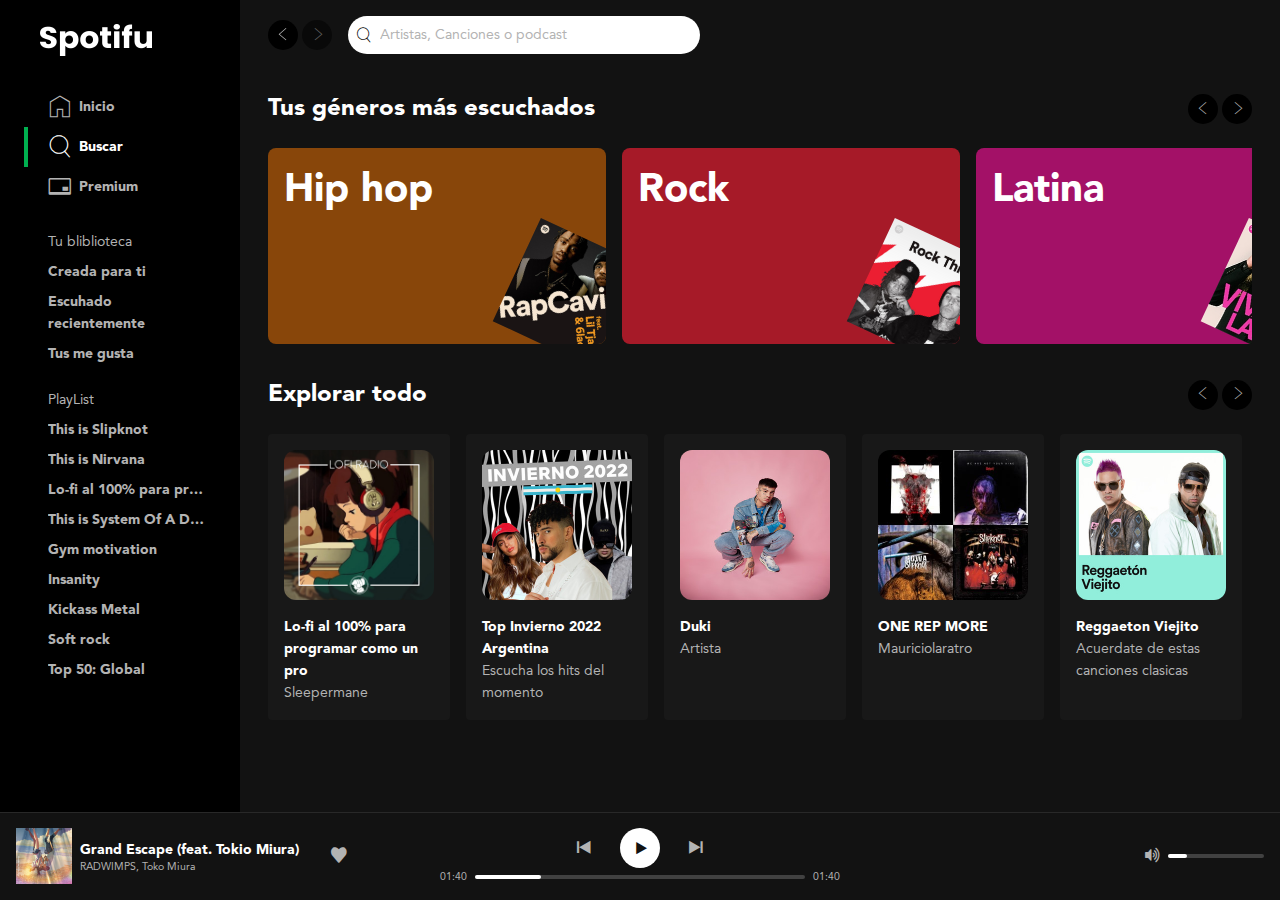
==== search.html @ 6ccd6cf4 "Comenzamos con el layout del html de search y le dimos estilos" ====
<!DOCTYPE html>
<html lang="es">
<head>
    <meta charset="UTF-8">
    <meta http-equiv="X-UA-Compatible" content="IE=edge">
    <meta name="viewport" content="width=device-width, initial-scale=1.0">
    <link rel="stylesheet" href="./css/inidex.css">
    <title>Spotifu - Buscar</title>
    <meta property="og:title" content="Spotifu" />
    <meta property="og:type" content="website" />
    <meta property="og:description" 
  content="Disfruta de toda la musica que desees." />
    <meta property="og:url" content="https://mauriciolaratro.github.io/my-spotifu/" />
    <meta property="og:image" content="/images/ophen-graph-image.png" />
    <link rel="apple-touch-icon" sizes="57x57" href="./favicon/apple-icon-57x57.png">
    <link rel="apple-touch-icon" sizes="60x60" href="./favicon/apple-icon-60x60.png">
    <link rel="apple-touch-icon" sizes="72x72" href="./favicon/apple-icon-72x72.png">
    <link rel="apple-touch-icon" sizes="76x76" href="./favicon/apple-icon-76x76.png">
    <link rel="apple-touch-icon" sizes="114x114" href="./favicon/apple-icon-114x114.png">
    <link rel="apple-touch-icon" sizes="120x120" href="./favicon/apple-icon-120x120.png">
    <link rel="apple-touch-icon" sizes="144x144" href="./favicon/apple-icon-144x144.png">
    <link rel="apple-touch-icon" sizes="152x152" href="./favicon/apple-icon-152x152.png">
    <link rel="apple-touch-icon" sizes="180x180" href="./favicon/apple-icon-180x180.png">
    <link rel="icon" type="image/png" sizes="192x192"  href="./favicon/android-icon-192x192.png">
    <link rel="icon" type="image/png" sizes="32x32" href="./favicon/favicon-32x32.png">
    <link rel="icon" type="image/png" sizes="96x96" href="./favicon/favicon-96x96.png">
    <link rel="icon" type="image/png" sizes="16x16" href="./favicon/favicon-16x16.png">
    <link rel="manifest" href="./favicon/manifest.json">
    <meta name="msapplication-TileColor" content="#ffffff">
    <meta name="msapplication-TileImage" content="/ms-icon-144x144.png">
    <meta name="theme-color" content="#ffffff">

</head>
<body class="body">
    <div class="layout">
        <div class="layout-block">
            <div class="layout-sidebar">
                <div class="sidebar"> 
                    <header class="logo">
                        <a href="/" aria-current="page">
                            <img src="./images/spotifu-logo.png" class="logo-image" width="112" height="32" alt="Logo de Spotifu">
                        </a>
                    </header>
                    <nav class="menu" aria-label="Principal">
                        <ul class="menu-list">
                            <li class="menuItem">
                                <a href="/" class="link" aria-current="page">
                                    <i class="icon-home" aria-hidden="true"></i>
                                    <span>Inicio</span>
                                </a>
                            </li>
                            <li class="menuItem is-active">
                                <a href="/search.html" class="link">
                                    <i class="icon-search" aria-hidden="true"></i>
                                    <span>Buscar</span>
                                </a>
                            </li>
                            <li class="menuItem">
                                <a href="/" class="link">
                                    <i class="icon-creditCard" aria-hidden="true"></i>
                                    <span>Premium</span>
                                </a>
                            </li>
                        </ul>
                    </nav>
                    <nav class="list" aria-labelledby="library-navigation">
                        <h2 class="list-title" id="library-navigation">Tu bliblioteca</h2>
                        <ul class="list-content">
                            <li class="list-item">
                                <a href="./parati.html" class="link">Creada para ti</a>
                            </li>
                            <li class="list-item">
                                <a href="#" class="link">Escuhado recientemente</a>
                            </li>
                            <li class="list-item">
                                <a href="#" class="link">Tus me gusta</a>
                            </li>
                        </ul>
                    </nav>
                
                    <nav class="list" aria-labelledby="playlist-navigation">
                        <h2 class="list-title" id="playlist-navigation">PlayList</h2>
                        <ul class="list-content">
                            <li class="list-item">
                                <span class="ellipsis">                        
                                    <a href="./slipknot.html" class="link">This is Slipknot</a>
                                </span>
                            </li>
                            <li class="list-item">
                                <span class="ellipsis">                        
                                    <a href="#" class="link">This is Nirvana</a>
                                </span>
                            </li>
                            <li class="list-item">
                                <span class="ellipsis" title="Lo-fi al 100% para programar como un pro">
                                    <a href="#" class="link">Lo-fi al 100% para programar como un pro</a>
                                </span>
                            </li>
                            <li class="list-item">
                                <span class="ellipsis" title="Para cantar en la ducha">
                                    <a href="#" class="link">This is System Of A Down</a>
                                </span>
                            </li>
                            <li class="list-item">
                                <span class="ellipsis">
                                    <a href="#" class="link">Gym motivation</a>
                                </span>
                            </li>
                            <li class="list-item">
                                <span class="ellipsis">
                                    <a href="#" class="link">Insanity</a>
                                </span>
                            </li>
                            <li class="list-item">
                                <span class="ellipsis">
                                    <a href="#" class="link">Kickass Metal</a>
                                </span>
                            </li>
                            <li class="list-item">
                                <span class="ellipsis">
                                    <a href="#" class="link">Soft rock</a>
                                </span>
                            </li>
                            <li class="list-item">
                                <span class="ellipsis">
                                    <a href="#" class="link">Top 50: Global</a>
                                </span>
                            </li>
                        </ul>
                    </nav>
                </div>
            </div>
            <div class="layout-main">
                <div class="page">
                    <div class="sticky">
                        <div class="page-block">
                            <header class="header" aria-label="Barra superior y menú del usuario">
                                <div class="navigation">
                                    <button class="navigation-prev" aria-label="Volver" title="Volver">
                                        <i class="icon-arrowLeft" aria-hidden="true"></i>
                                    </button>
                                    <button disabled class="navigation-next" aria-label="Avanzar" title="Avanzar">
                                        <i class="icon-arrowRight" aria-hidden="true"></i>
                                    </button>
                                </div>
                                <form class="search" action="" role="search" aria-label="Buscar por Artistas, Canciones o podcast">
                                    <i class="icon-search" aria-hidden="true"></i>
                                    <input type="search" placeholder="Artistas, Canciones o podcast">
                                </form>
                            </header>
                        </div>
                    </div> 
                    <main class="page-block">
                        <section class="playlistList" aria-labelledby="region1">
                            <div class="playlistList-top">
                                <h2 class="playlistList-title" id="region1">
                                    Tus géneros más escuchados
                                </h2>
                                <div class="navigation">
                                    <button class="navigation-prev" aria-label="Volver" title="Volver">
                                        <i class="icon-arrowLeft" aria-hidden="true"></i>
                                    </button>
                                    <button  class="navigation-next" aria-label="Avanzar" title="Avanzar">
                                        <i class="icon-arrowRight" aria-hidden="true"></i>
                                    </button>
                                </div>
                            
                            </div>
                            <div class="playlistList-container">
                                    <div class="search-playlistGenero">
                                        <div class="search-playlistGenero-details">
                                            <h3 class="search-playlistGenero-title">Hip hop</h3>
                                        </div>
                                        <div class="search-playlistGenero-cover">
                                            <img src="./images/search-hiphop.jpg" width="128" height="128" alt="Cover de la playlist Hip hop">
                                        </div>
                                    </div>    
                                
                                <div class="search-playlistGenero">
                                    <div class="search-playlistGenero-details">
                                        <h3 class="search-playlistGenero-title">Rock</h3>
                                    </div>
                                    <div class="search-playlistGenero-cover">
                                        <img src="./images/search-rock.jpg" width="128" height="128" alt="Cover de la playlist Hip hop">
                                    </div>
                                </div>
                    
                                <div class="search-playlistGenero">
                                    <div class="search-playlistGenero-details">
                                        <h3 class="search-playlistGenero-title">Latina</h3>
                                    </div>
                                    <div class="search-playlistGenero-cover">
                                        <img src="./images/search-latina.jpg" width="128" height="128" alt="Cover de la playlist Hip hop">
                                    </div>
                                </div>
                            
                                <div class="search-playlistGenero">
                                    <div class="search-playlistGenero-details">
                                        <h3 class="search-playlistGenero-title">Pop</h3>
                                    </div>
                                    <div class="search-playlistGenero-cover">
                                        <img src="./images/search-pop.jpg" width="128" height="128" alt="Cover de la playlist Hip hop">
                                    </div>
                                </div>    
                    
                                
                            </div>
                        </section>
                        <section class="playlistList" aria-labelledby="region2">
                            <div class="playlistList-top">
                                <h2 class="playlistList-title" id="region2">
                                    Explorar todo
                                </h2>
                                <div class="navigation">
                                    <button class="navigation-prev" aria-label="Volver" title="Volver">
                                        <i class="icon-arrowLeft" aria-hidden="true"></i>
                                    </button>
                                    <button  class="navigation-next" aria-label="Avanzar" title="Avanzar">
                                        <i class="icon-arrowRight" aria-hidden="true"></i>
                                    </button>
                                </div>
                            
                            </div>
                            <div class="playlistList-container">
                                <div class="playlistA">
                                    <div class="playlistA-cover">
                                        <img src="./images/lofi-girl.jpeg" width="150" height="150" alt="Cover de la playlist lo-fi al 100% para programar como un pro">
                                        <button class="buttonIcon is-primary" aria-label="Reproducir" title="Reproducir">
                                            <i class="icon-play" aria-hidden="true"></i>
                                        </button>
                                    </div>
                                    <h3 class="playlistA-title">Lo-fi al 100% para programar como un pro</h3>
                                    <h4 class="playlistA-description">Sleepermane</h4>
                                </div>
                    
                                <div class="playlistA">
                                    <div class="playlistA-cover">
                                        <img src="./images/top-invierno.jpg" width="150" height="150" alt="Cover de la playlist Top Invierno 2022 Argentina">
                                        <button class="buttonIcon is-primary" aria-label="Reproducir" title="Reproducir">
                                            <i class="icon-play" aria-hidden="true"></i>
                                        </button>
                                    </div>
                                    <h3 class="playlistA-title">Top Invierno 2022 Argentina</h3>
                                    <h4 class="playlistA-description">Escucha los hits del momento</h4>
                                </div>
                    
                                <div class="playlistA">
                                    <div class="playlistA-cover">
                                        <img src="./images/duki.jpg" width="150" height="150" alt="Cover del Artista Duki">
                                        <button class="buttonIcon is-primary" aria-label="Reproducir" title="Reproducir">
                                            <i class="icon-play" aria-hidden="true"></i>
                                        </button>
                                    </div>
                                    <h3 class="playlistA-title">Duki</h3>
                                    <h4 class="playlistA-description">Artista</h4>
                                </div>
                            
                                <div class="playlistA">
                                    <div class="playlistA-cover">
                                        <img src="./images/one-rep-more.jpg" width="150" height="150" alt="Cover de la playlist ONE REP MORE">
                                        <button class="buttonIcon is-primary" aria-label="Reproducir" title="Reproducir">
                                            <i class="icon-play" aria-hidden="true"></i>
                                        </button>
                                    </div>
                                    <h3 class="playlistA-title">ONE REP MORE</h3>
                                    <h4 class="playlistA-description">Mauriciolaratro</h4>
                                </div>
                    
                                <div class="playlistA">
                                    <div class="playlistA-cover">
                                        <img src="./images/reggaeton-viejito.jpg" width="150" height="150" alt="Cover de la playlist Reggaeton Viejito">
                                        <button class="buttonIcon is-primary" aria-label="Reproducir" title="Reproducir">
                                            <i class="icon-play" aria-hidden="true"></i>
                                        </button>
                                    </div>
                                    <h3 class="playlistA-title">Reggaeton Viejito</h3>
                                    <h4 class="playlistA-description">Acuerdate de estas canciones clasicas</h4>
                                </div>
                    
                                <div class="playlistA">
                                    <div class="playlistA-cover">
                                        <img src="./images/gold-school.jpg" width="150" height="150" alt="Cover de la playlist Gold School">
                                        <button class="buttonIcon is-primary" aria-label="Reproducir" title="Reproducir">
                                            <i class="icon-play" aria-hidden="true"></i>
                                        </button>
                                    </div>
                                    <h3 class="playlistA-title">Gold School</h3>
                                    <h4 class="playlistA-description">Taking it way back!</h4>
                                </div>
                            
                                <div class="playlistA">
                                    <div class="playlistA-cover">
                                        <img src="./images/lista-pop.jpg" width="150" height="150" alt="Cover de la playlist La Lista Pop">
                                        <button class="buttonIcon is-primary" aria-label="Reproducir" title="Reproducir">
                                            <i class="icon-play" aria-hidden="true"></i>
                                        </button>
                                    </div>
                                    <h3 class="playlistA-title">La Lista Pop</h3>
                                    <h4 class="playlistA-description">Los éxitos del Pop latino</h4>
                                </div>
                    
                                <div class="playlistA">
                                    <div class="playlistA-cover">
                                        <img src="./images/hits-urbanos.jpg" width="150" height="150" alt="Cover de la playlist Hits urbanos">
                                        <button class="buttonIcon is-primary" aria-label="Reproducir" title="Reproducir">
                                            <i class="icon-play" aria-hidden="true"></i>
                                        </button>
                                    </div>
                                    <h3 class="playlistA-title">Hits urbanos</h3>
                                    <h4 class="playlistA-description">Éxitos utbanos de Latinoamerica</h4>
                                </div>
                    
                                <div class="playlistA">
                                    <div class="playlistA-cover">
                                        <img src="./images/dope.jpg" width="150" height="150" alt="Cover de la playlist DOPE">
                                        <button class="buttonIcon is-primary" aria-label="Reproducir" title="Reproducir">
                                            <i class="icon-play" aria-hidden="true"></i>
                                        </button>
                                    </div>
                                    <h3 class="playlistA-title">DOPE</h3>
                                    <h4 class="playlistA-description">Hip-hop hits</h4>
                                </div>
                            
                            </div>
                        </section>
            
                    </main>
                </div>
            </div>
        </div>

        <div class="layout-block">
            <footer class="layout-bottom">
                <div class="player">
                    <div class="player-nowPlaying">
                        <div class="nowPlaying">
                            <div class="nowPlaying-cover">
                                <img src="./images/grand-escape.png" alt="Portada de Grand Escape (feat. Tokio Miura) de RADWIMPS, Toko Miura" title="Portada de Grand Escape (feat. Tokio Miura) de RADWIMPS, Toko Miura">
                            </div>
                            <div class="nowPlaying-details">
                                <div class="nowPlaying-description">
                                    <a href="#song" class="nowPlaying-title">
                                        Grand Escape (feat. Tokio Miura)
                                    </a>
                                    <a href="#RADWIMPS" class="nowPlaying-artist">
                                        RADWIMPS, Toko Miura
                                    </a>
                                </div>
                                <div class="nowPlaying-actions">
                                    <button class="player-control" role="switch" aria-checked="false" aria-label="Guardar en tu biblioteca" title="Guardar en tu biblioteca">
                                        <i class="icon-heart" aria-hidden="true" ></i>
                                    </button>        
                                </div>
                            </div>
                        </div>
                    </div>
                    <div class="player-playerControls">
                        <div class="playerControls">
                            <div class="playerControls-buttons" aria-label="Controles de reproducción">
                                <button class="buttonIcon" aria-label="Anterior" title="Anterior">
                                    <i class="icon-prev" aria-hidden="true"></i>
                                </button>
                                <button class="buttonIcon is-white" aria-label="Reproducir" title="Reproducir">
                                    <i class="icon-play" aria-hidden="true"></i>
                                </button>
                                <button class="buttonIcon" aria-label="Siguiente" title="Siguiente">
                                    <i class="icon-next" aria-hidden="true"></i>
                                </button>
                            </div>
                            <div class="playerPlayback">
                                <span class="playerPlayback-progressTime">01:40</span>
                                <div class="playerPlayback-slider">
                                    <div class="slider">
                                        <div class="slider-progress">
                                            <button class="slider-button" aria-label="Controlar el progreso de la reproduccion"></button>
                                        </div>
                                    </div>
                                </div>
                                <span class="playerPlayback-progressTime">01:40</span>
                            </div>
                        </div>
                    </div>
                    <div class="player-playerVolume">
                        <div class="playerVolume">
                            <button class="player-control" aria-label="Silenciar" aria-describedby="volume-icon">
                                <i class="icon-volumeUp" id="volume-icon" role="presentation" aria-label="Volmuen alto" aria-hidden="true"></i>
                            </button>
                            <div class="playerVolume-slider">
                                <div class="slider">
                                    <div class="slider-progress">
                                        <button class="slider-button" aria-label="Controlar el progreso del volumen"></button>
                                    </div>
                                </div>
                            </div>
                        </div>
                    </div>
                </div>
            </footer>
        </div>

    </div>
</body>
</html>
---- css/inidex.css ----
@import './icons.css';
@import './font.css';
@import './body.css';
@import './link.css';
@import './button-icon.css';
@import './sidebar.css';
@import './ellipsis.css';
@import './player.css';
@import './page.css';
@import './layout.css';
@import './scrollbar.css';


:root {
    font-size: 10px;
    --primaryColor: #00B050;
    --myWhite: #ffffff;
    --gray10: #B3B3B3;
    --gray20: #737373;
    --gray30: #282828;
    --gray40: #181818;
    --gray50: #121212;
    --myBlack: #000000;
    --basefontFamily: Avenir, Helvetica, sans-serif;
    --headline1: bold 2rem/normal var(--basefontFamily);
    --headline2: bold 1.5rem/1.75rem var(--basefontFamily);
    --tite1: bold 1.5rem/1.75rem var(--basefontFamily);
    --baseFont: normal .875rem/1.375rem var(--basefontFamily);
    --baseFontBold: bold .875rem/1.375rem var(--basefontFamily);
    --button: bold .875rem/1rem var(--basefontFamily);
    --small: normal 0.75em/normal var(--basefontFamily)
}

@media screen and (min-width: 768px){
    :root{
        font-size: 16px
    }
}

@media screen and (min-width: 1367px){
    :root{
        font-size: 18px
    }
}
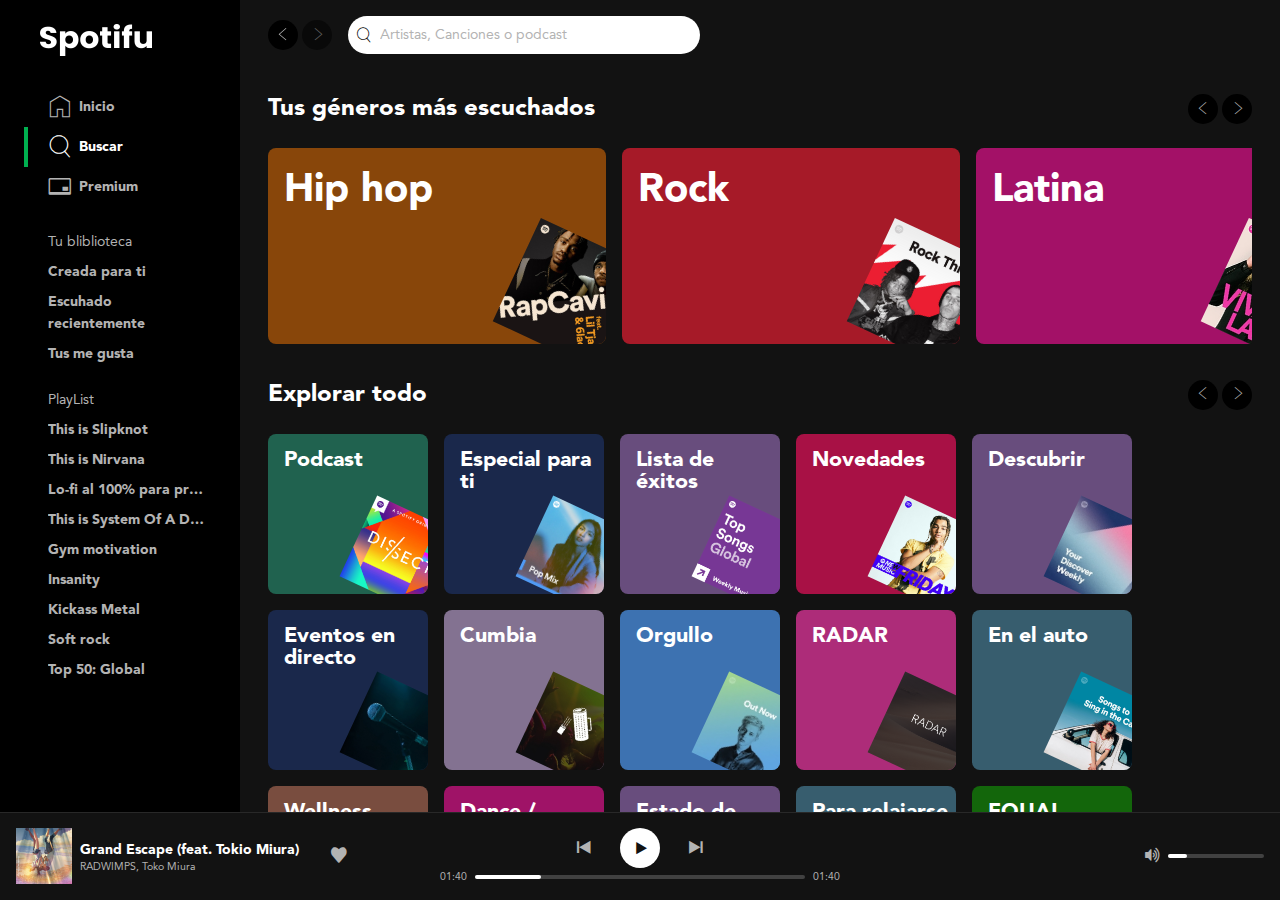
==== commit d4bd4eb7: "Terminamos layout del html search" ====
--- a/search.html
+++ b/search.html
@@ -221,106 +221,151 @@
                                 </div>
                             
                             </div>
-                            <div class="playlistList-container">
-                                <div class="playlistA">
-                                    <div class="playlistA-cover">
-                                        <img src="./images/lofi-girl.jpeg" width="150" height="150" alt="Cover de la playlist lo-fi al 100% para programar como un pro">
-                                        <button class="buttonIcon is-primary" aria-label="Reproducir" title="Reproducir">
-                                            <i class="icon-play" aria-hidden="true"></i>
-                                        </button>
-                                    </div>
-                                    <h3 class="playlistA-title">Lo-fi al 100% para programar como un pro</h3>
-                                    <h4 class="playlistA-description">Sleepermane</h4>
+                            <div class="searchExplorar-container">
+                                <div class="searchExplorar">
+                                    <div class="searchExplorar-details">
+                                        <h3 class="searchExplorar-title">Podcast</h3>
+                                    </div>
+                                    <div class="searchExplorar-cover">
+                                        <img src="./images/search-podcast.jpg" width="100" height="100" alt="Cover de la playlist Podcast">
+                                    </div>
                                 </div>
                     
-                                <div class="playlistA">
-                                    <div class="playlistA-cover">
-                                        <img src="./images/top-invierno.jpg" width="150" height="150" alt="Cover de la playlist Top Invierno 2022 Argentina">
-                                        <button class="buttonIcon is-primary" aria-label="Reproducir" title="Reproducir">
-                                            <i class="icon-play" aria-hidden="true"></i>
-                                        </button>
-                                    </div>
-                                    <h3 class="playlistA-title">Top Invierno 2022 Argentina</h3>
-                                    <h4 class="playlistA-description">Escucha los hits del momento</h4>
-                                </div>
-                    
-                                <div class="playlistA">
-                                    <div class="playlistA-cover">
-                                        <img src="./images/duki.jpg" width="150" height="150" alt="Cover del Artista Duki">
-                                        <button class="buttonIcon is-primary" aria-label="Reproducir" title="Reproducir">
-                                            <i class="icon-play" aria-hidden="true"></i>
-                                        </button>
-                                    </div>
-                                    <h3 class="playlistA-title">Duki</h3>
-                                    <h4 class="playlistA-description">Artista</h4>
-                                </div>
-                            
-                                <div class="playlistA">
-                                    <div class="playlistA-cover">
-                                        <img src="./images/one-rep-more.jpg" width="150" height="150" alt="Cover de la playlist ONE REP MORE">
-                                        <button class="buttonIcon is-primary" aria-label="Reproducir" title="Reproducir">
-                                            <i class="icon-play" aria-hidden="true"></i>
-                                        </button>
-                                    </div>
-                                    <h3 class="playlistA-title">ONE REP MORE</h3>
-                                    <h4 class="playlistA-description">Mauriciolaratro</h4>
-                                </div>
-                    
-                                <div class="playlistA">
-                                    <div class="playlistA-cover">
-                                        <img src="./images/reggaeton-viejito.jpg" width="150" height="150" alt="Cover de la playlist Reggaeton Viejito">
-                                        <button class="buttonIcon is-primary" aria-label="Reproducir" title="Reproducir">
-                                            <i class="icon-play" aria-hidden="true"></i>
-                                        </button>
-                                    </div>
-                                    <h3 class="playlistA-title">Reggaeton Viejito</h3>
-                                    <h4 class="playlistA-description">Acuerdate de estas canciones clasicas</h4>
-                                </div>
-                    
-                                <div class="playlistA">
-                                    <div class="playlistA-cover">
-                                        <img src="./images/gold-school.jpg" width="150" height="150" alt="Cover de la playlist Gold School">
-                                        <button class="buttonIcon is-primary" aria-label="Reproducir" title="Reproducir">
-                                            <i class="icon-play" aria-hidden="true"></i>
-                                        </button>
-                                    </div>
-                                    <h3 class="playlistA-title">Gold School</h3>
-                                    <h4 class="playlistA-description">Taking it way back!</h4>
-                                </div>
-                            
-                                <div class="playlistA">
-                                    <div class="playlistA-cover">
-                                        <img src="./images/lista-pop.jpg" width="150" height="150" alt="Cover de la playlist La Lista Pop">
-                                        <button class="buttonIcon is-primary" aria-label="Reproducir" title="Reproducir">
-                                            <i class="icon-play" aria-hidden="true"></i>
-                                        </button>
-                                    </div>
-                                    <h3 class="playlistA-title">La Lista Pop</h3>
-                                    <h4 class="playlistA-description">Los éxitos del Pop latino</h4>
-                                </div>
-                    
-                                <div class="playlistA">
-                                    <div class="playlistA-cover">
-                                        <img src="./images/hits-urbanos.jpg" width="150" height="150" alt="Cover de la playlist Hits urbanos">
-                                        <button class="buttonIcon is-primary" aria-label="Reproducir" title="Reproducir">
-                                            <i class="icon-play" aria-hidden="true"></i>
-                                        </button>
-                                    </div>
-                                    <h3 class="playlistA-title">Hits urbanos</h3>
-                                    <h4 class="playlistA-description">Éxitos utbanos de Latinoamerica</h4>
-                                </div>
-                    
-                                <div class="playlistA">
-                                    <div class="playlistA-cover">
-                                        <img src="./images/dope.jpg" width="150" height="150" alt="Cover de la playlist DOPE">
-                                        <button class="buttonIcon is-primary" aria-label="Reproducir" title="Reproducir">
-                                            <i class="icon-play" aria-hidden="true"></i>
-                                        </button>
-                                    </div>
-                                    <h3 class="playlistA-title">DOPE</h3>
-                                    <h4 class="playlistA-description">Hip-hop hits</h4>
-                                </div>
-                            
+                                <div class="searchExplorar">
+                                    <div class="searchExplorar-details">
+                                        <h3 class="searchExplorar-title">Especial para ti</h3>
+                                    </div>
+                                    <div class="searchExplorar-cover">
+                                        <img src="./images/search-especial.jpg" width="100" height="100" alt="Cover de la playlist Especial para ti">
+                                    </div>
+                                </div>
+
+                                <div class="searchExplorar">
+                                    <div class="searchExplorar-details">
+                                        <h3 class="searchExplorar-title">Lista de éxitos</h3>
+                                    </div>
+                                    <div class="searchExplorar-cover">
+                                        <img src="./images/search-exitos.jpg" width="100" height="100" alt="Cover de la playlist Lista de éxitos">
+                                    </div>
+                                </div>
+
+                                <div class="searchExplorar">
+                                    <div class="searchExplorar-details">
+                                        <h3 class="searchExplorar-title">Novedades</h3>
+                                    </div>
+                                    <div class="searchExplorar-cover">
+                                        <img src="./images/search-novedades.jpg" width="100" height="100" alt="Cover de la playlist Novedades">
+                                    </div>
+                                </div>
+
+                                <div class="searchExplorar">
+                                    <div class="searchExplorar-details">
+                                        <h3 class="searchExplorar-title">Descubrir</h3>
+                                    </div>
+                                    <div class="searchExplorar-cover">
+                                        <img src="./images/search-descubrir.jpg" width="100" height="100" alt="Cover de la playlist Descubrir">
+                                    </div>
+                                </div>
+
+                                <div class="searchExplorar">
+                                    <div class="searchExplorar-details">
+                                        <h3 class="searchExplorar-title">Eventos en directo</h3>
+                                    </div>
+                                    <div class="searchExplorar-cover">
+                                        <img src="./images/search-eventos.jpg" width="100" height="100" alt="Cover de la playlist Eventos en directo">
+                                    </div>
+                                </div>
+
+                                <div class="searchExplorar">
+                                    <div class="searchExplorar-details">
+                                        <h3 class="searchExplorar-title">Cumbia</h3>
+                                    </div>
+                                    <div class="searchExplorar-cover">
+                                        <img src="./images/search-cumbia.jpg" width="100" height="100" alt="Cover de la playlist Cumbia">
+                                    </div>
+                                </div>
+
+                                <div class="searchExplorar">
+                                    <div class="searchExplorar-details">
+                                        <h3 class="searchExplorar-title">Orgullo</h3>
+                                    </div>
+                                    <div class="searchExplorar-cover">
+                                        <img src="./images/search-orgullo.jpg" width="100" height="100" alt="Cover de la playlist Orgullo">
+                                    </div>
+                                </div>
+
+                                <div class="searchExplorar">
+                                    <div class="searchExplorar-details">
+                                        <h3 class="searchExplorar-title">RADAR</h3>
+                                    </div>
+                                    <div class="searchExplorar-cover">
+                                        <img src="./images/search-radar.jpg" width="100" height="100" alt="Cover de la playlist RADAR">
+                                    </div>
+                                </div>
+
+                                <div class="searchExplorar">
+                                    <div class="searchExplorar-details">
+                                        <h3 class="searchExplorar-title">En el auto</h3>
+                                    </div>
+                                    <div class="searchExplorar-cover">
+                                        <img src="./images/search-auto.jpg" width="100" height="100" alt="Cover de la playlist En el auto">
+                                    </div>
+                                </div>
+
+                                <div class="searchExplorar">
+                                    <div class="searchExplorar-details">
+                                        <h3 class="searchExplorar-title">Wellness</h3>
+                                    </div>
+                                    <div class="searchExplorar-cover">
+                                        <img src="./images/search-wellness.jpg" width="100" height="100" alt="Cover de la playlist Wellness">
+                                    </div>
+                                </div>
+
+                                <div class="searchExplorar">
+                                    <div class="searchExplorar-details">
+                                        <h3 class="searchExplorar-title">Dance / Electronica</h3>
+                                    </div>
+                                    <div class="searchExplorar-cover">
+                                        <img src="./images/search-dance.jpg" width="100" height="100" alt="Cover de la playlist Dance / Electronica">
+                                    </div>
+                                </div>
+
+                                <div class="searchExplorar">
+                                    <div class="searchExplorar-details">
+                                        <h3 class="searchExplorar-title">Estado de ánimo</h3>
+                                    </div>
+                                    <div class="searchExplorar-cover">
+                                        <img src="./images/search-animo.jpg" width="100" height="100" alt="Cover de la playlist Estado de ánim">
+                                    </div>
+                                </div>
+
+                                <div class="searchExplorar">
+                                    <div class="searchExplorar-details">
+                                        <h3 class="searchExplorar-title">Para relajarse</h3>
+                                    </div>
+                                    <div class="searchExplorar-cover">
+                                        <img src="./images/search-relajarse.jpg" width="100" height="100" alt="Cover de la playlist Para relajarse">
+                                    </div>
+                                </div>
+
+                                <div class="searchExplorar">
+                                    <div class="searchExplorar-details">
+                                        <h3 class="searchExplorar-title">EQUAL</h3>
+                                    </div>
+                                    <div class="searchExplorar-cover">
+                                        <img src="./images/search-equal.jpg" width="100" height="100" alt="Cover de la playlist EQUAL">
+                                    </div>
+                                </div>
+
+                                <div class="searchExplorar">
+                                    <div class="searchExplorar-details">
+                                        <h3 class="searchExplorar-title">At Home</h3>
+                                    </div>
+                                    <div class="searchExplorar-cover">
+                                        <img src="./images/search-at.jpg" width="100" height="100" alt="Cover de la playlist At Home">
+                                    </div>
+                                </div>
+
                             </div>
                         </section>
             
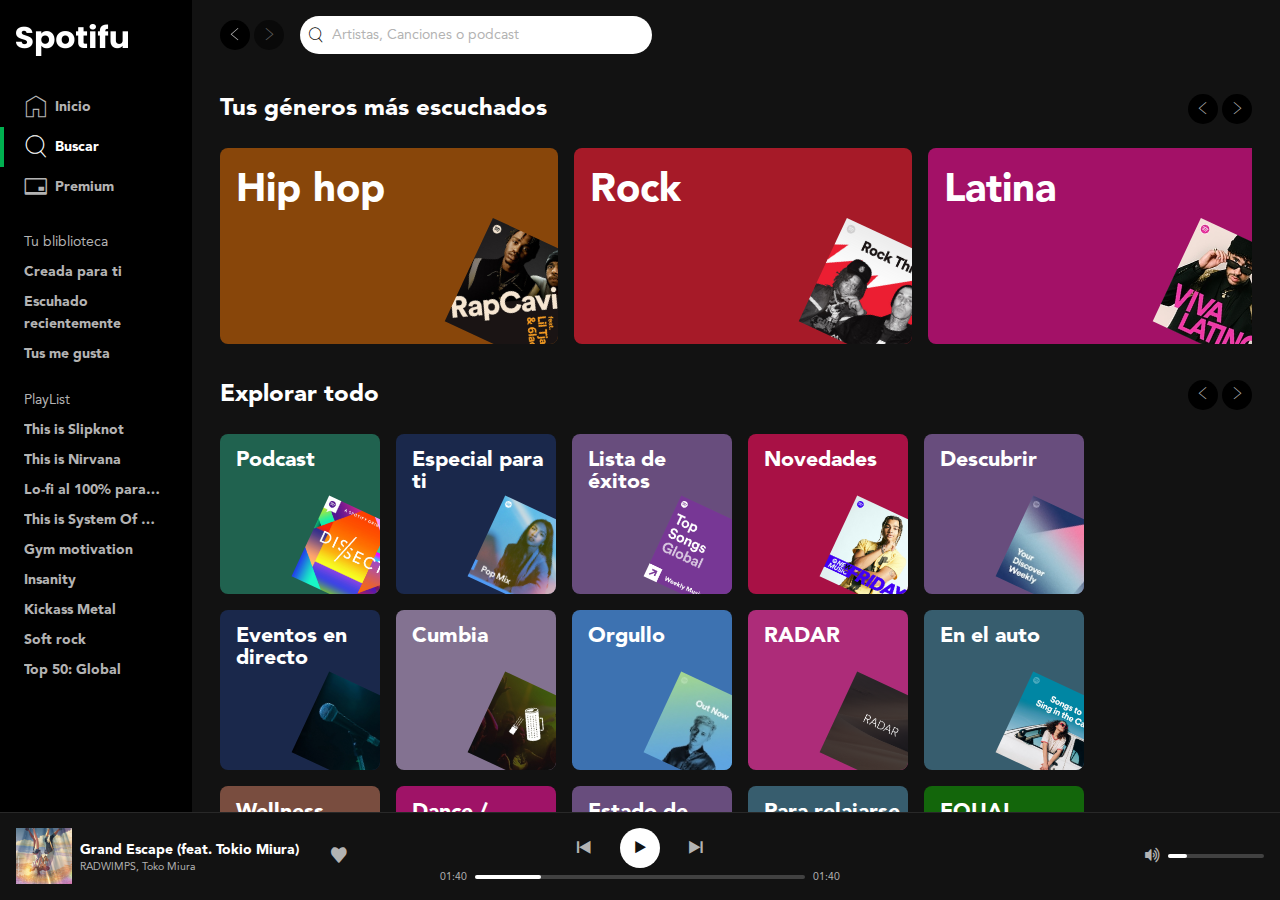
==== commit cbf1b3d9: "Creamos el encabezado de la lista de slipknot" ====
--- a/search.html
+++ b/search.html
@@ -44,7 +44,7 @@
                     <nav class="menu" aria-label="Principal">
                         <ul class="menu-list">
                             <li class="menuItem">
-                                <a href="/" class="link" aria-current="page">
+                                <a href="./index.html" class="link" aria-current="page">
                                     <i class="icon-home" aria-hidden="true"></i>
                                     <span>Inicio</span>
                                 </a>
@@ -67,7 +67,7 @@
                         <h2 class="list-title" id="library-navigation">Tu bliblioteca</h2>
                         <ul class="list-content">
                             <li class="list-item">
-                                <a href="./parati.html" class="link">Creada para ti</a>
+                                <a href="/" class="link">Creada para ti</a>
                             </li>
                             <li class="list-item">
                                 <a href="#" class="link">Escuhado recientemente</a>
--- a/css/inidex.css
+++ b/css/inidex.css
@@ -9,6 +9,7 @@
 @import './page.css';
 @import './layout.css';
 @import './scrollbar.css';
+@import './playlist-slipknot.css';
 
 
 :root {
